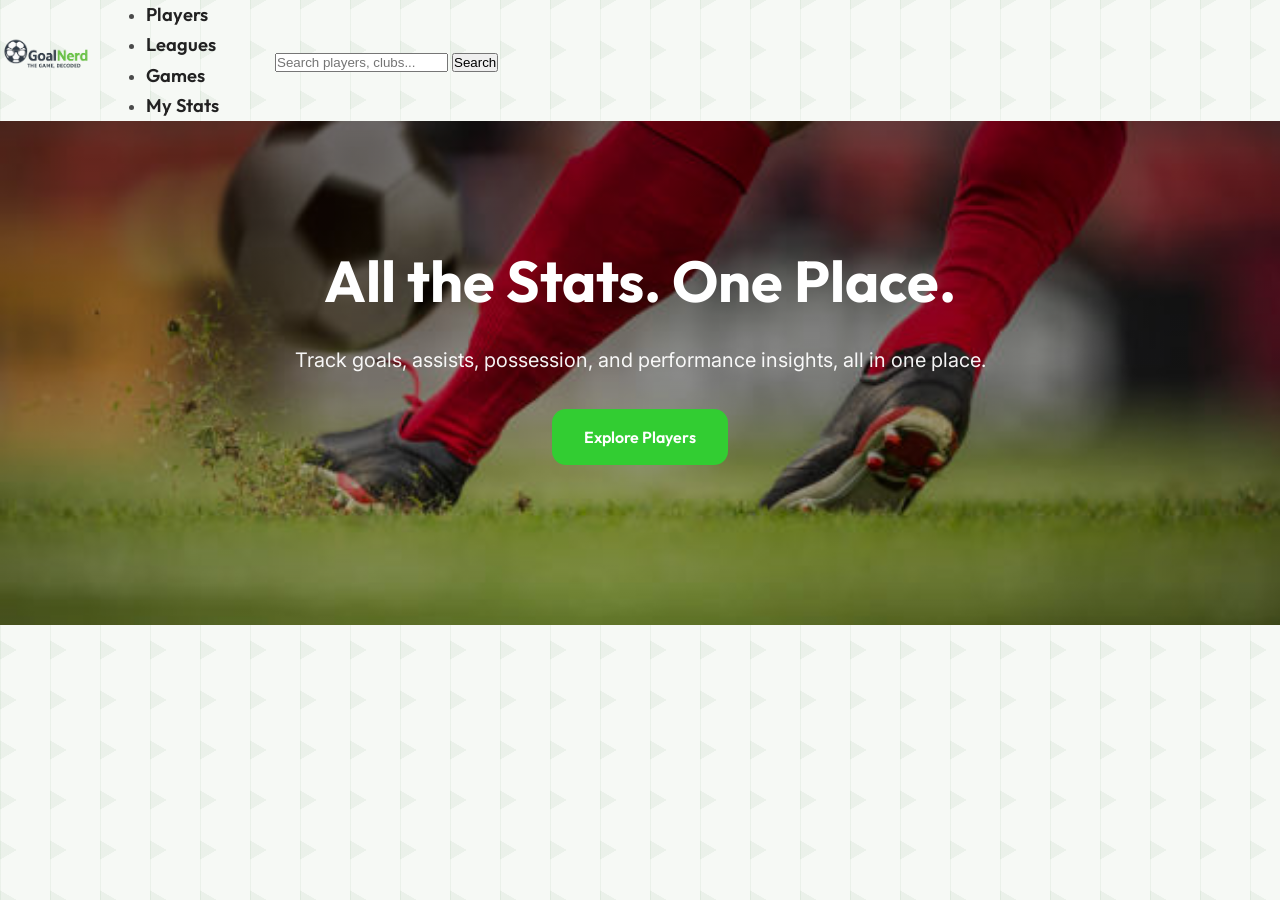
==== goalnerd/index.html @ 8700b440 "changes to api key and updated header for consistency" ====
<!DOCTYPE html>
<html lang="en">

<head>
  <meta charset="UTF-8" />
  <meta name="viewport" content="width=device-width, initial-scale=1.0" />
  <title>GoalNerd | Soccer Stats Made Smart</title>

  <link rel="stylesheet" href="css/styles.css">
</head>

<body>
  <!-- Navigation -->
  <header>
    <div class="main-nav">

   
      <div class="nav-left">
        <a href="index.html">
          <img src="pictures/logo.png" alt="GoalNerd logo" class="logo">
        </a>
      </div>

    
      <div class="nav-center">
        <ul class="nav-links">
          <li><a href="players.html">Players</a></li>
          <li><a href="leagues.html">Leagues</a></li>
          <li><a href="games.html">Games</a></li>
          <li><a href="mystats.html">My Stats</a></li>
        </ul>
      </div>


      <div class="nav-right">
        <div class="search-bar">
          <input type="text" placeholder="Search players, clubs...">
          <button>Search</button>
        </div>
      </div>

    </div>
  </header>

  <!-- Hero Section -->
  <section class="hero">
    <div class="hero-content">
      <h1>All the Stats. One Place.</h1>
      <p>Track goals, assists, possession, and performance insights, all in one place.</p>
      <a href="players.html" class="hero-btn">Explore Players</a>
    </div>
  </section>

  <!-- Main Content -->
  <main class="content-section">

    <div id="games-container" class="games-grid"></div>

    <div id="spotlight-player" class="spotlight-card"></div>

  </main>

  <script src="js/script.js" defer></script>
</body>

</html>
---- goalnerd/css/styles.css ----
/* -------------------------------- */
/* IMPORT FONTS                     */
/* -------------------------------- */
@import url('https://fonts.googleapis.com/css2?family=Inter:wght@300;400;500;600;700&family=Outfit:wght@300;400;500;600;700&display=swap');

/* -------------------------------- */
/* ROOT VARIABLES                   */
/* -------------------------------- */
:root {
  --primary-color: #0f3d0f;
  --primary-color-light: #1f5c1f;
  --accent-color: #32cd32;
  --accent-color-dark: #28a428;

  --light-bg: #f6f9f5;
  --mid-gray: #4a4a4a;
  --dark-gray: #222;
  --white: #ffffff;

  --font-heading: 'Outfit', sans-serif;
  --font-body: 'Inter', sans-serif;

  --radius: 14px;
  --transition: 0.3s ease;
  --shadow-soft: 0 4px 14px rgba(0, 0, 0, 0.08);
  --shadow-hover: 0 10px 26px rgba(0, 0, 0, 0.12);
  --glow-green: 0 0 12px rgba(50, 205, 50, 0.35);
}

/* -------------------------------- */
/* GLOBAL RESET                     */
/* -------------------------------- */
* {
  margin: 0;
  padding: 0;
  box-sizing: border-box;
}

body {
  font-family: var(--font-body);
  background-color: var(--light-bg);
  color: var(--mid-gray);
  line-height: 1.65;
  overflow-x: hidden;

  /* Light green hex mesh */
  background-image:
    linear-gradient(30deg, rgba(50, 120, 50, 0.06) 12%, transparent 12.5%),
    linear-gradient(150deg, rgba(50, 120, 50, 0.06) 12%, transparent 12.5%),
    linear-gradient(90deg, rgba(50, 120, 50, 0.06) 2%, transparent 2.5%);
  background-size: 50px 50px;
}

/* -------------------------------- */
/* HEADER (same layout as before)   */
/* -------------------------------- */
.main-header {
  width: 100%;
  display: flex;
  align-items: center;
  justify-content: space-between;
  padding: 1.2rem 3rem;
  background-color: white;
  border-bottom: 1px solid rgba(0, 0, 0, 0.06);
  box-shadow: var(--shadow-soft);
}

.logo-area {
  display: flex;
  align-items: center;
  gap: 0.7rem;
}

.logo {
  width: 90px;
}

.site-title {
  font-family: var(--font-heading);
  font-size: 2rem;
  font-weight: 600;
  color: var(--primary-color);
}

/* NAVIGATION */
.main-nav {
  display: flex;
  align-items: center;
  gap: 3.5rem;
}

.main-nav a {
  text-decoration: none;
  color: var(--dark-gray);
  font-family: var(--font-heading);
  font-weight: 600;
  font-size: 1.15rem;
  transition: 0.2s ease;
}

.main-nav a:hover {
  color: var(--accent-color);
}

/* SEARCH BOX */
.search-box {
  display: flex;
  align-items: center;
  gap: 0.6rem;
}

.search-box input {
  padding: 0.65rem 1rem;
  width: 230px;
  border-radius: var(--radius);
  border: 1px solid #ccc;
  font-family: var(--font-body);
  transition: var(--transition);
}

.search-box input:focus {
  border-color: var(--accent-color);
  box-shadow: 0 0 0 3px rgba(50, 205, 50, 0.2);
}

.search-box button {
  background-color: var(--accent-color);
  border: none;
  padding: 0.65rem 1.4rem;
  color: white;
  border-radius: var(--radius);
  font-weight: 600;
  cursor: pointer;
  transition: var(--transition);
}

.search-box button:hover {
  background-color: var(--accent-color-dark);
  transform: translateY(-2px);
}

/* -------------------------------- */
/* HERO SECTION                     */
/* -------------------------------- */
.hero {
  position: relative;
  padding: 7rem 2rem 10rem;
  text-align: center;
  color: white;
}

.hero::before {
  content: "";
  position: absolute;
  inset: 0;
  background-image: url("../pictures/hero.jpg");
  background-size: cover;
  background-position: center;
  opacity: 1;
  z-index: -2;
}

.hero::after {
  content: "";
  position: absolute;
  inset: 0;
  background: linear-gradient(
    to bottom,
    rgba(0, 0, 0, 0.55),
    rgba(0, 0, 0, 0.25)
  );
  z-index: -1;
}

.hero h1 {
  font-family: var(--font-heading);
  font-size: clamp(2.5rem, 4.5vw, 4rem);
  font-weight: 700;
}

.hero p {
  margin-top: 1rem;
  font-size: 1.25rem;
  max-width: 700px;
  margin-left: auto;
  margin-right: auto;
  opacity: 0.95;
}

.hero-btn {
  display: inline-block;
  margin-top: 2rem;
  background: var(--accent-color);
  color: white;
  padding: 0.9rem 2rem;
  border-radius: var(--radius);
  font-weight: 600;
  font-family: var(--font-heading);
  text-decoration: none;
  transition: var(--transition);
}

.hero-btn:hover {
  background: var(--accent-color-dark);
  transform: translateY(-3px);
}

/* -------------------------------- */
/* FOOTER                           */
/* -------------------------------- */
footer {
  text-align: center;
  padding: 2rem;
  background: var(--primary-color);
  color: white;
  margin-top: 5rem;
}
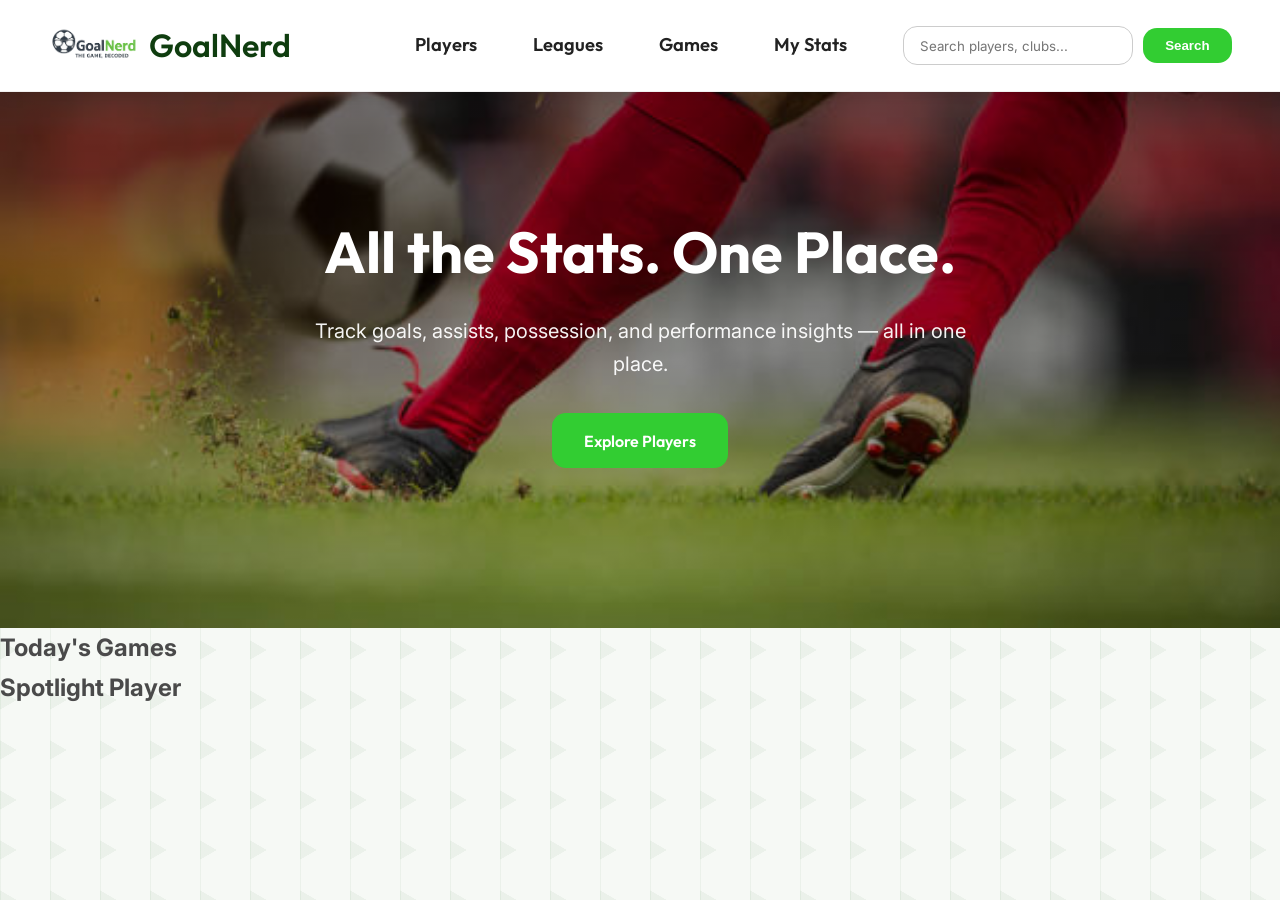
==== commit 29e31186: "restored" ====
--- a/goalnerd/index.html
+++ b/goalnerd/index.html
@@ -11,51 +11,41 @@
 
 <body>
   <!-- Navigation -->
-  <header>
-    <div class="main-nav">
+  <header class="main-header">
+    <div class="logo-area">
+      <img src="pictures/logo.png" alt="GoalNerd logo" class="logo">
+      <span class="site-title">GoalNerd</span>
+    </div>
 
-   
-      <div class="nav-left">
-        <a href="index.html">
-          <img src="pictures/logo.png" alt="GoalNerd logo" class="logo">
-        </a>
+    <nav class="main-nav">
+      <a href="players.html">Players</a>
+      <a href="leagues.html">Leagues</a>
+      <a href="games.html">Games</a>
+      <a href="mystats.html">My Stats</a>
+
+      <div class="search-box">
+        <input type="text" placeholder="Search players, clubs...">
+        <button>Search</button>
       </div>
-
-    
-      <div class="nav-center">
-        <ul class="nav-links">
-          <li><a href="players.html">Players</a></li>
-          <li><a href="leagues.html">Leagues</a></li>
-          <li><a href="games.html">Games</a></li>
-          <li><a href="mystats.html">My Stats</a></li>
-        </ul>
-      </div>
-
-
-      <div class="nav-right">
-        <div class="search-bar">
-          <input type="text" placeholder="Search players, clubs...">
-          <button>Search</button>
-        </div>
-      </div>
-
-    </div>
+    </nav>
   </header>
 
   <!-- Hero Section -->
   <section class="hero">
     <div class="hero-content">
       <h1>All the Stats. One Place.</h1>
-      <p>Track goals, assists, possession, and performance insights, all in one place.</p>
+      <p>Track goals, assists, possession, and performance insights — all in one place.</p>
       <a href="players.html" class="hero-btn">Explore Players</a>
     </div>
   </section>
 
   <!-- Main Content -->
-  <main class="content-section">
+  <main class="content-wrapper">
 
+    <h2 class="section-title">Today's Games</h2>
     <div id="games-container" class="games-grid"></div>
 
+    <h2 class="section-title">Spotlight Player</h2>
     <div id="spotlight-player" class="spotlight-card"></div>
 
   </main>
@@ -65,3 +55,5 @@
 
 </html>
 
+
+
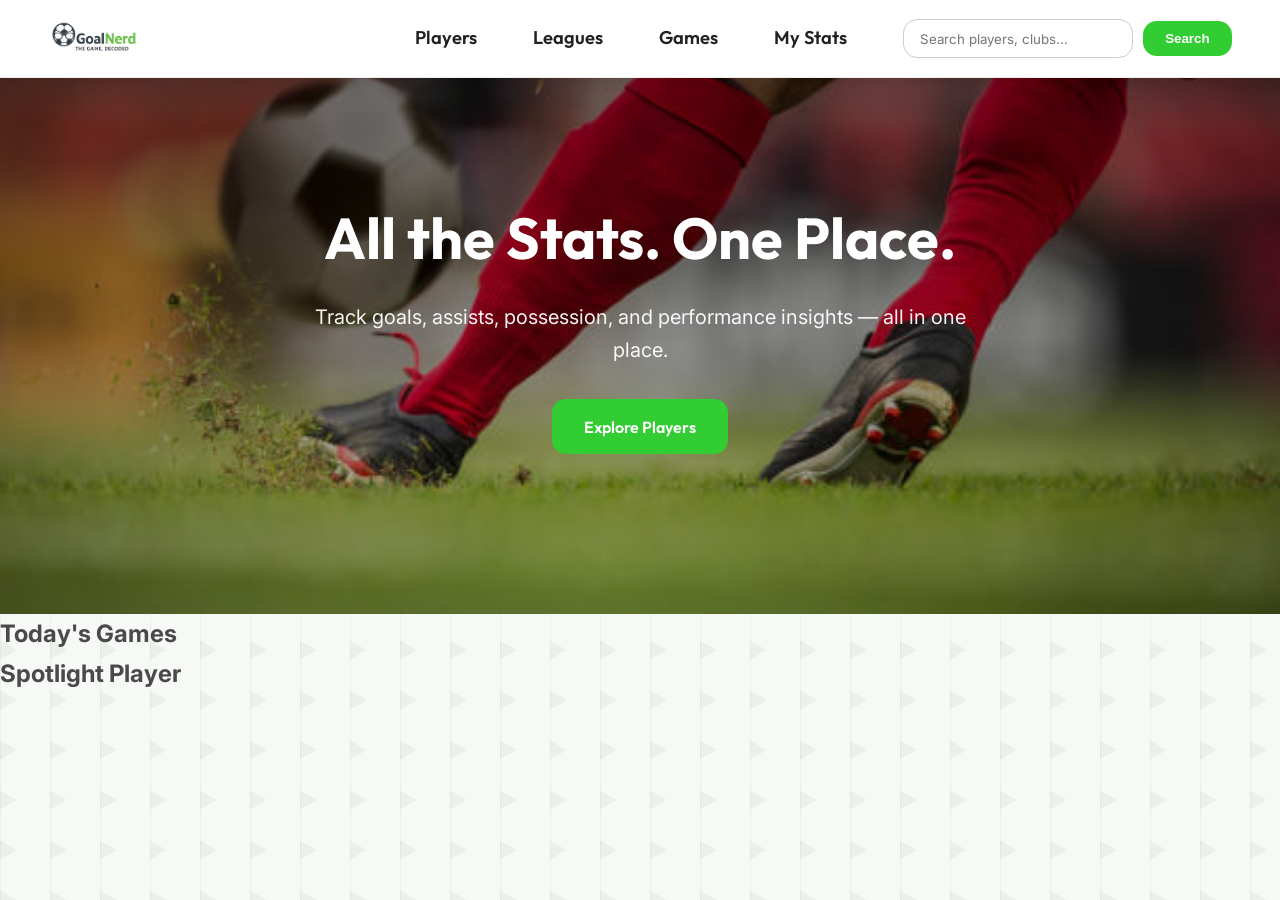
==== commit 84cdb423: "span deleted" ====
--- a/goalnerd/index.html
+++ b/goalnerd/index.html
@@ -14,7 +14,7 @@
   <header class="main-header">
     <div class="logo-area">
       <img src="pictures/logo.png" alt="GoalNerd logo" class="logo">
-      <span class="site-title">GoalNerd</span>
+    
     </div>
 
     <nav class="main-nav">
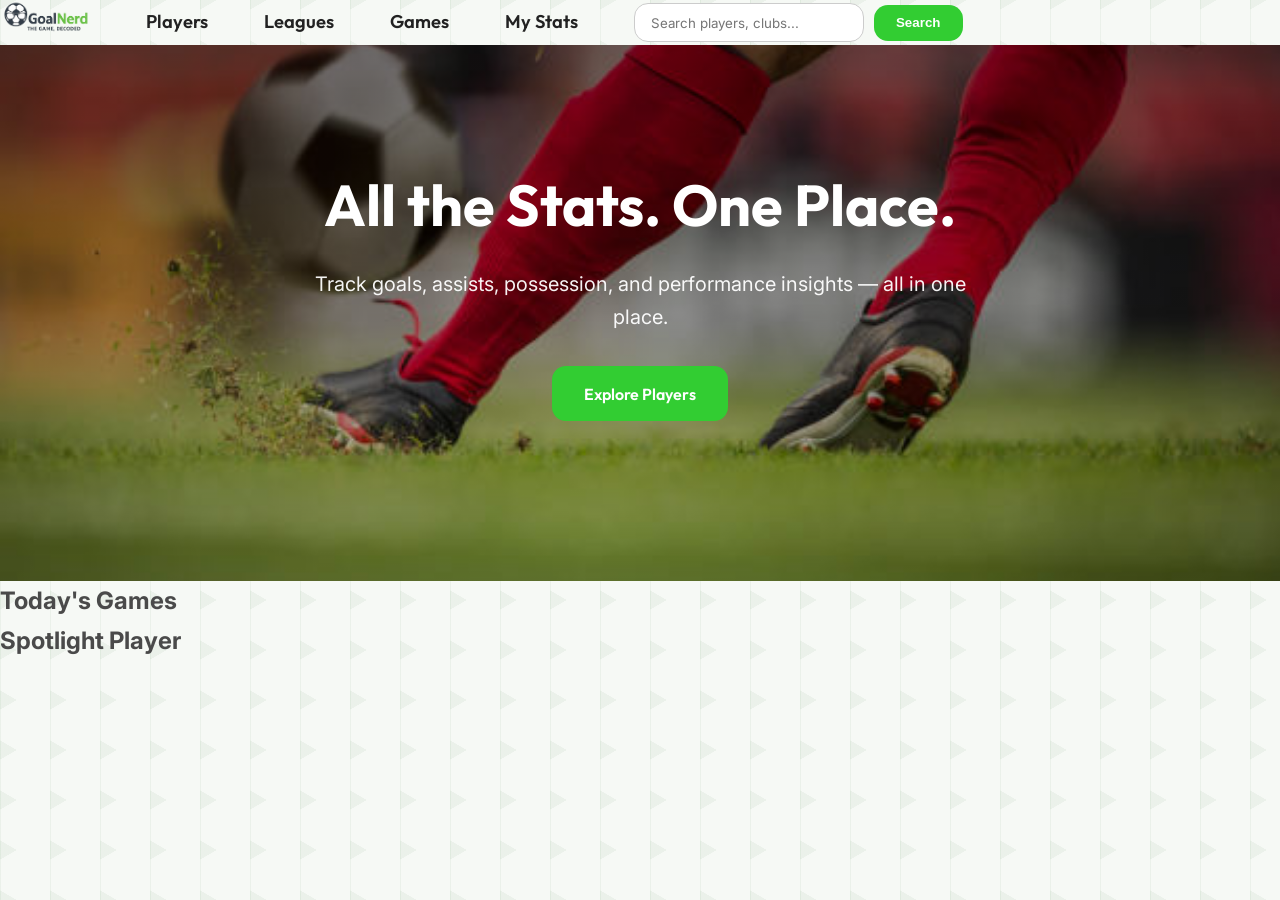
==== commit 13ffb7b2: "Merge branch 'main' of https://github.com/kelseyschae/team_project" ====
--- a/goalnerd/index.html
+++ b/goalnerd/index.html
@@ -11,11 +11,13 @@
 
 <body>
   <!-- Navigation -->
-  <header class="main-header">
-    <div class="logo-area">
-      <img src="pictures/logo.png" alt="GoalNerd logo" class="logo">
-    
-    </div>
+  <header>
+    <div class="main-nav">
+
+   
+      <div class="nav-left">
+        <img src="pictures/logo.png" alt="GoalNerd logo" class="logo">
+      </div>
 
     <nav class="main-nav">
       <a href="players.html">Players</a>
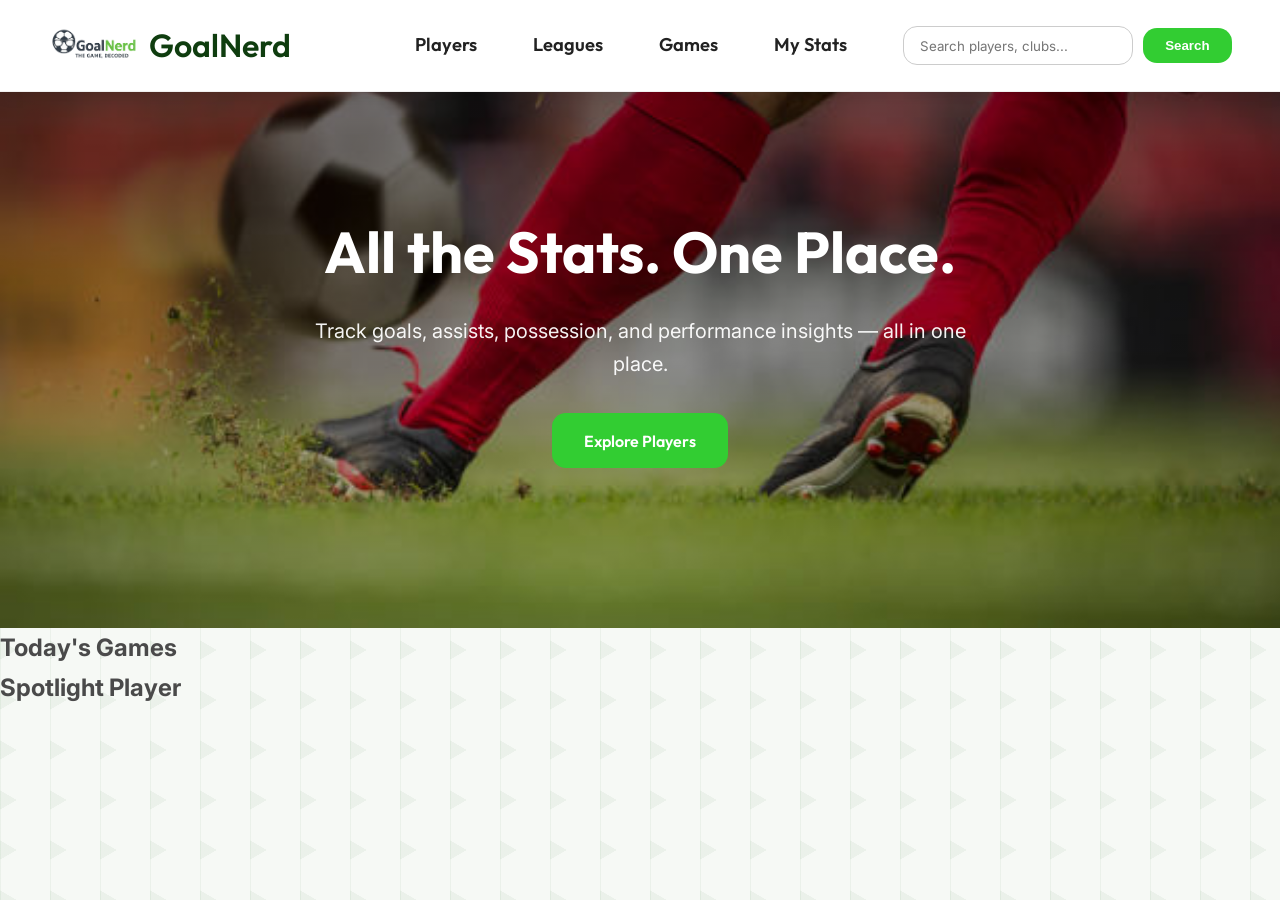
==== commit cecb244d: "Merge branch 'main' of https://github.com/kelseyschae/team_project" ====
--- a/goalnerd/index.html
+++ b/goalnerd/index.html
@@ -11,13 +11,11 @@
 
 <body>
   <!-- Navigation -->
-  <header>
-    <div class="main-nav">
-
-   
-      <div class="nav-left">
-        <img src="pictures/logo.png" alt="GoalNerd logo" class="logo">
-      </div>
+  <header class="main-header">
+    <div class="logo-area">
+      <img src="pictures/logo.png" alt="GoalNerd logo" class="logo">
+      <span class="site-title">GoalNerd</span>
+    </div>
 
     <nav class="main-nav">
       <a href="players.html">Players</a>
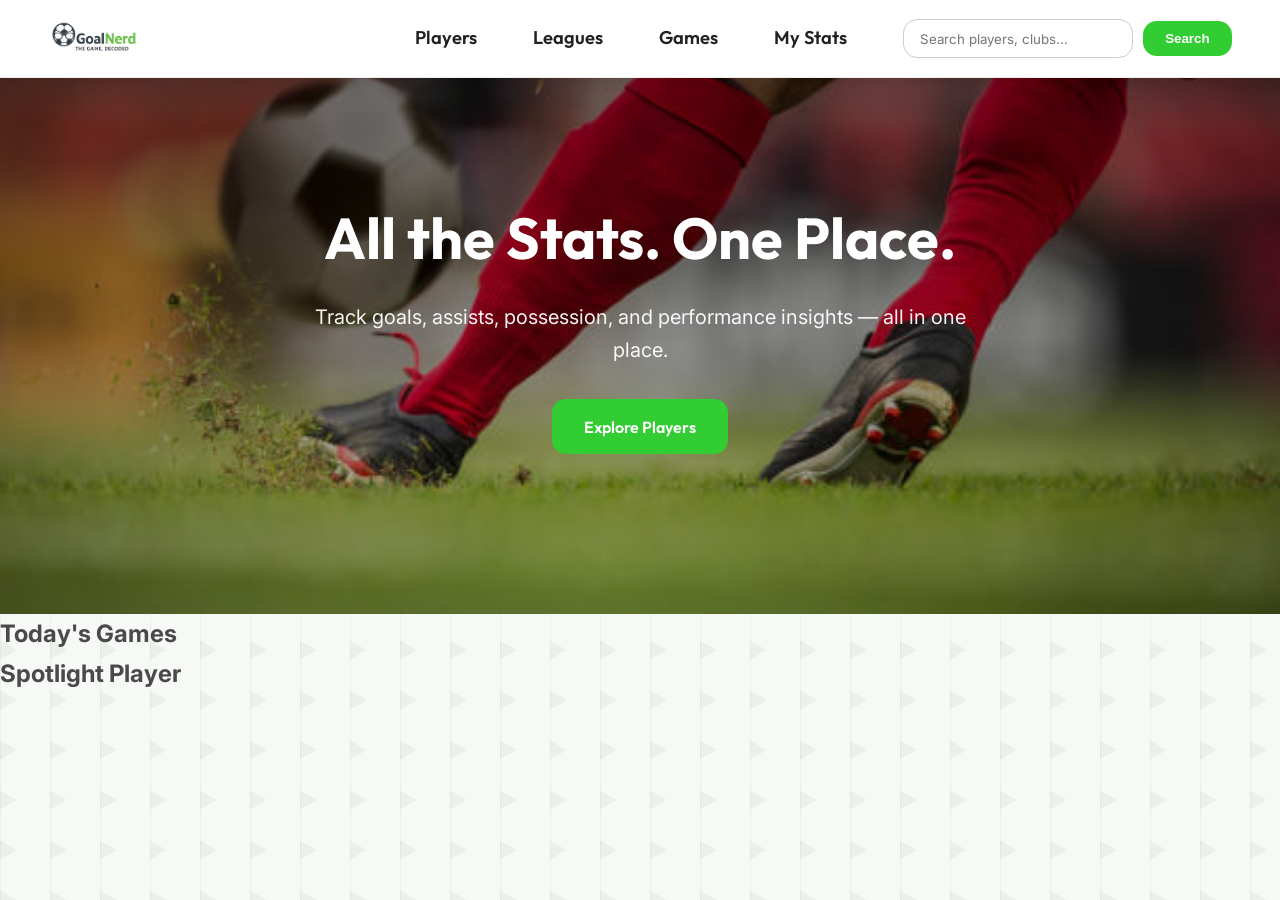
==== commit 22c0ca31: "edited the logo" ====
--- a/goalnerd/index.html
+++ b/goalnerd/index.html
@@ -14,7 +14,6 @@
   <header class="main-header">
     <div class="logo-area">
       <img src="pictures/logo.png" alt="GoalNerd logo" class="logo">
-      <span class="site-title">GoalNerd</span>
     </div>
 
     <nav class="main-nav">
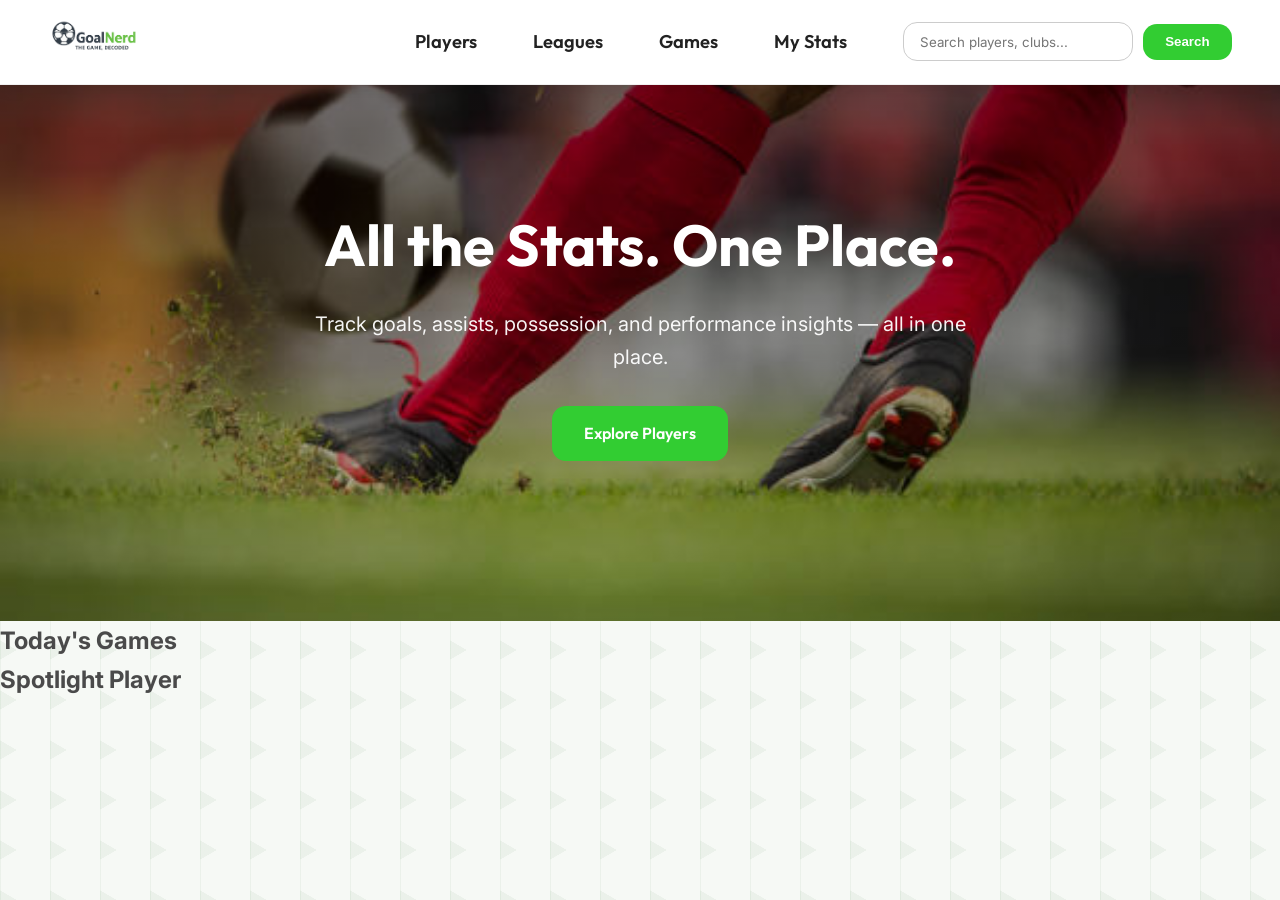
==== commit 0c3d2f7b: "added logo link" ====
--- a/goalnerd/index.html
+++ b/goalnerd/index.html
@@ -12,8 +12,10 @@
 <body>
   <!-- Navigation -->
   <header class="main-header">
-    <div class="logo-area">
-      <img src="pictures/logo.png" alt="GoalNerd logo" class="logo">
+    <div class="nav-left">
+      <a href="index.html">
+        <img src="pictures/logo.png" alt="GoalNerd logo" class="logo">
+      </a>
     </div>
 
     <nav class="main-nav">
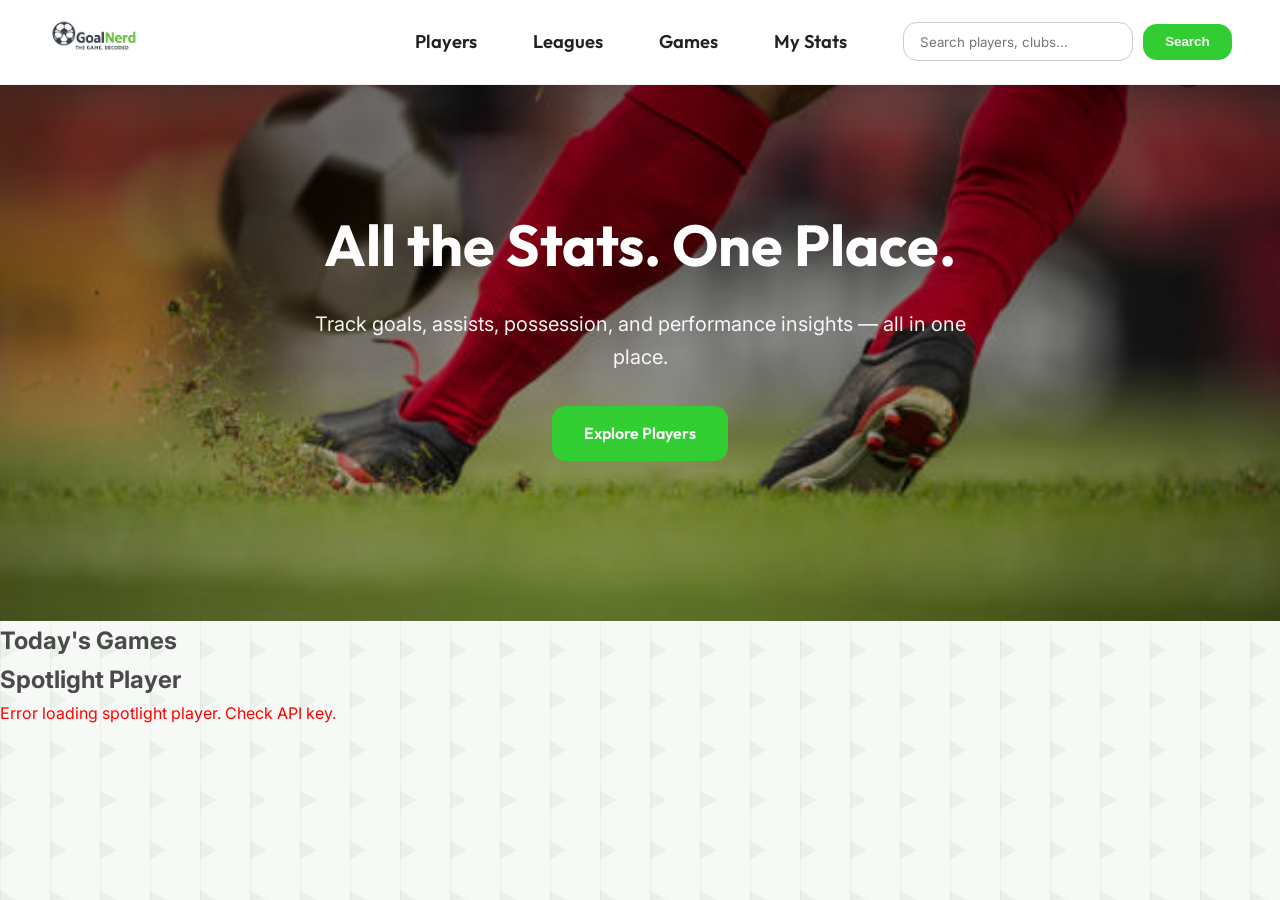
==== commit 95dfb1af: "feat: Refactor navigation and accessibility features across multiple pages - Added hamburger menu fo" ====
--- a/goalnerd/index.html
+++ b/goalnerd/index.html
@@ -6,10 +6,15 @@
   <meta name="viewport" content="width=device-width, initial-scale=1.0" />
   <title>GoalNerd | Soccer Stats Made Smart</title>
 
+  <!-- Animate.css for rollOut animation on nav links -->
+  <link rel="stylesheet" href="https://cdnjs.cloudflare.com/ajax/libs/animate.css/4.1.1/animate.min.css" />
   <link rel="stylesheet" href="css/styles.css">
 </head>
 
 <body>
+  <!-- Skip Link for Accessibility (keyboard users can skip nav) -->
+  <a href="#main-content" class="skip-link">Skip to main content</a>
+
   <!-- Navigation -->
   <header class="main-header">
     <div class="nav-left">
@@ -18,16 +23,23 @@
       </a>
     </div>
 
-    <nav class="main-nav">
-      <a href="players.html">Players</a>
-      <a href="leagues.html">Leagues</a>
-      <a href="games.html">Games</a>
-      <a href="mystats.html">My Stats</a>
+    <!-- Hamburger Button (mobile only) -->
+    <button class="hamburger" id="hamburger-btn" aria-label="Toggle navigation menu" aria-expanded="false">
+      <span class="hamburger-line"></span>
+      <span class="hamburger-line"></span>
+      <span class="hamburger-line"></span>
+    </button>
 
-      <div class="search-box">
-        <input type="text" placeholder="Search players, clubs...">
-        <button>Search</button>
-      </div>
+    <nav class="main-nav" id="nav-links" role="navigation" aria-label="Main navigation">
+      <a href="players.html" class="nav-link">Players</a>
+      <a href="leagues.html" class="nav-link">Leagues</a>
+      <a href="games.html" class="nav-link">Games</a>
+      <a href="mystats.html" class="nav-link">My Stats</a>
+
+      <form class="search-box" role="search" id="search-form">
+        <input type="text" placeholder="Search players, clubs..." aria-label="Search players and clubs" id="search-input">
+        <button type="submit">Search</button>
+      </form>
     </nav>
   </header>
 
@@ -41,7 +53,7 @@
   </section>
 
   <!-- Main Content -->
-  <main class="content-wrapper">
+  <main class="content-wrapper" id="main-content">
 
     <h2 class="section-title">Today's Games</h2>
     <div id="games-container" class="games-grid"></div>
@@ -51,7 +63,8 @@
 
   </main>
 
-  <script src="js/script.js" defer></script>
+  <!-- Use ES6 module system - all scripts import from modules/ folder -->
+  <script type="module" src="js/main.js"></script>
 </body>
 
 </html>
--- a/goalnerd/css/styles.css
+++ b/goalnerd/css/styles.css
@@ -2,6 +2,23 @@
 /* IMPORT FONTS                     */
 /* -------------------------------- */
 @import url('https://fonts.googleapis.com/css2?family=Inter:wght@300;400;500;600;700&family=Outfit:wght@300;400;500;600;700&display=swap');
+
+/* ============================================================================
+   GoalNerd - Main Stylesheet
+   ============================================================================
+   
+   FILE STRUCTURE:
+   ├── styles.css (this file) - Global styles, navigation, hamburger menu
+   ├── players.css - Player grid and card styles
+   └── details.css - Details page specific styles
+   
+   ACCESSIBILITY FEATURES:
+   - Skip link for keyboard users
+   - Focus states on all interactive elements
+   - ARIA labels in HTML
+   - Keyboard navigation support
+   
+   ============================================================================ */
 
 /* -------------------------------- */
 /* ROOT VARIABLES                   */
@@ -216,10 +233,163 @@
   margin-top: 5rem;
 }
 
-
-
-
-
-
-
-
+/* ============================================================================
+   ACCESSIBILITY - SKIP LINK
+   ============================================================================
+   This allows keyboard users to skip directly to main content.
+   It's hidden by default and shows only when focused (Tab key).
+   ============================================================================ */
+.skip-link {
+  position: absolute;
+  top: -100px;
+  left: 50%;
+  transform: translateX(-50%);
+  background: var(--primary-color);
+  color: white;
+  padding: 0.75rem 1.5rem;
+  border-radius: var(--radius);
+  z-index: 9999;
+  text-decoration: none;
+  font-weight: 600;
+  transition: top 0.3s ease;
+}
+
+.skip-link:focus {
+  top: 10px;
+  outline: 3px solid var(--accent-color);
+  outline-offset: 2px;
+}
+
+/* ============================================================================
+   HAMBURGER MENU (MOBILE NAVIGATION)
+   ============================================================================
+   Shows on screens 768px and below. Transforms into an X when active.
+   ============================================================================ */
+
+/* Hide hamburger by default (shown via media query below) */
+.hamburger {
+  display: none;
+  flex-direction: column;
+  justify-content: space-around;
+  width: 30px;
+  height: 24px;
+  background: transparent;
+  border: none;
+  cursor: pointer;
+  padding: 0;
+  z-index: 1001;
+}
+
+.hamburger-line {
+  width: 100%;
+  height: 3px;
+  background-color: var(--primary-color);
+  border-radius: 2px;
+  transition: all 0.3s ease;
+}
+
+/* X animation when menu is open */
+.hamburger.active .hamburger-line:nth-child(1) {
+  transform: rotate(45deg) translate(6px, 6px);
+}
+
+.hamburger.active .hamburger-line:nth-child(2) {
+  opacity: 0;
+}
+
+.hamburger.active .hamburger-line:nth-child(3) {
+  transform: rotate(-45deg) translate(6px, -6px);
+}
+
+/* ============================================================================
+   MOBILE RESPONSIVE STYLES (max-width: 768px)
+   ============================================================================
+   - Shows hamburger menu
+   - Hides nav links (shows when hamburger clicked)
+   - Stacks nav items vertically
+   ============================================================================ */
+@media (max-width: 768px) {
+  /* Show hamburger button on mobile */
+  .hamburger {
+    display: flex;
+  }
+
+  /* Header adjustments for mobile */
+  .main-header {
+    padding: 1rem 1.5rem;
+    flex-wrap: wrap;
+  }
+
+  /* Hide nav by default on mobile */
+  .main-nav {
+    display: none;
+    flex-direction: column;
+    width: 100%;
+    padding: 1rem 0;
+    gap: 1rem;
+    background-color: white;
+    border-top: 1px solid rgba(0, 0, 0, 0.1);
+    margin-top: 1rem;
+  }
+
+  /* Show nav when hamburger is clicked */
+  .main-nav.active {
+    display: flex;
+  }
+
+  /* Stack nav links vertically */
+  .main-nav a {
+    padding: 0.75rem 0;
+    text-align: center;
+    border-bottom: 1px solid rgba(0, 0, 0, 0.05);
+  }
+
+  /* Search box full width on mobile */
+  .search-box {
+    flex-direction: column;
+    width: 100%;
+    padding: 0.5rem 0;
+  }
+
+  .search-box input {
+    width: 100%;
+  }
+
+  .search-box button {
+    width: 100%;
+  }
+
+  /* Hero adjustments for mobile */
+  .hero {
+    padding: 4rem 1.5rem 6rem;
+  }
+
+  .hero h1 {
+    font-size: 2rem;
+  }
+
+  .hero p {
+    font-size: 1rem;
+  }
+}
+
+/* Focus styles for accessibility */
+.hamburger:focus {
+  outline: 3px solid var(--accent-color);
+  outline-offset: 2px;
+}
+
+.nav-link:focus {
+  outline: 3px solid var(--accent-color);
+  outline-offset: 2px;
+}
+
+
+
+
+
+
+
+
+
+ 
